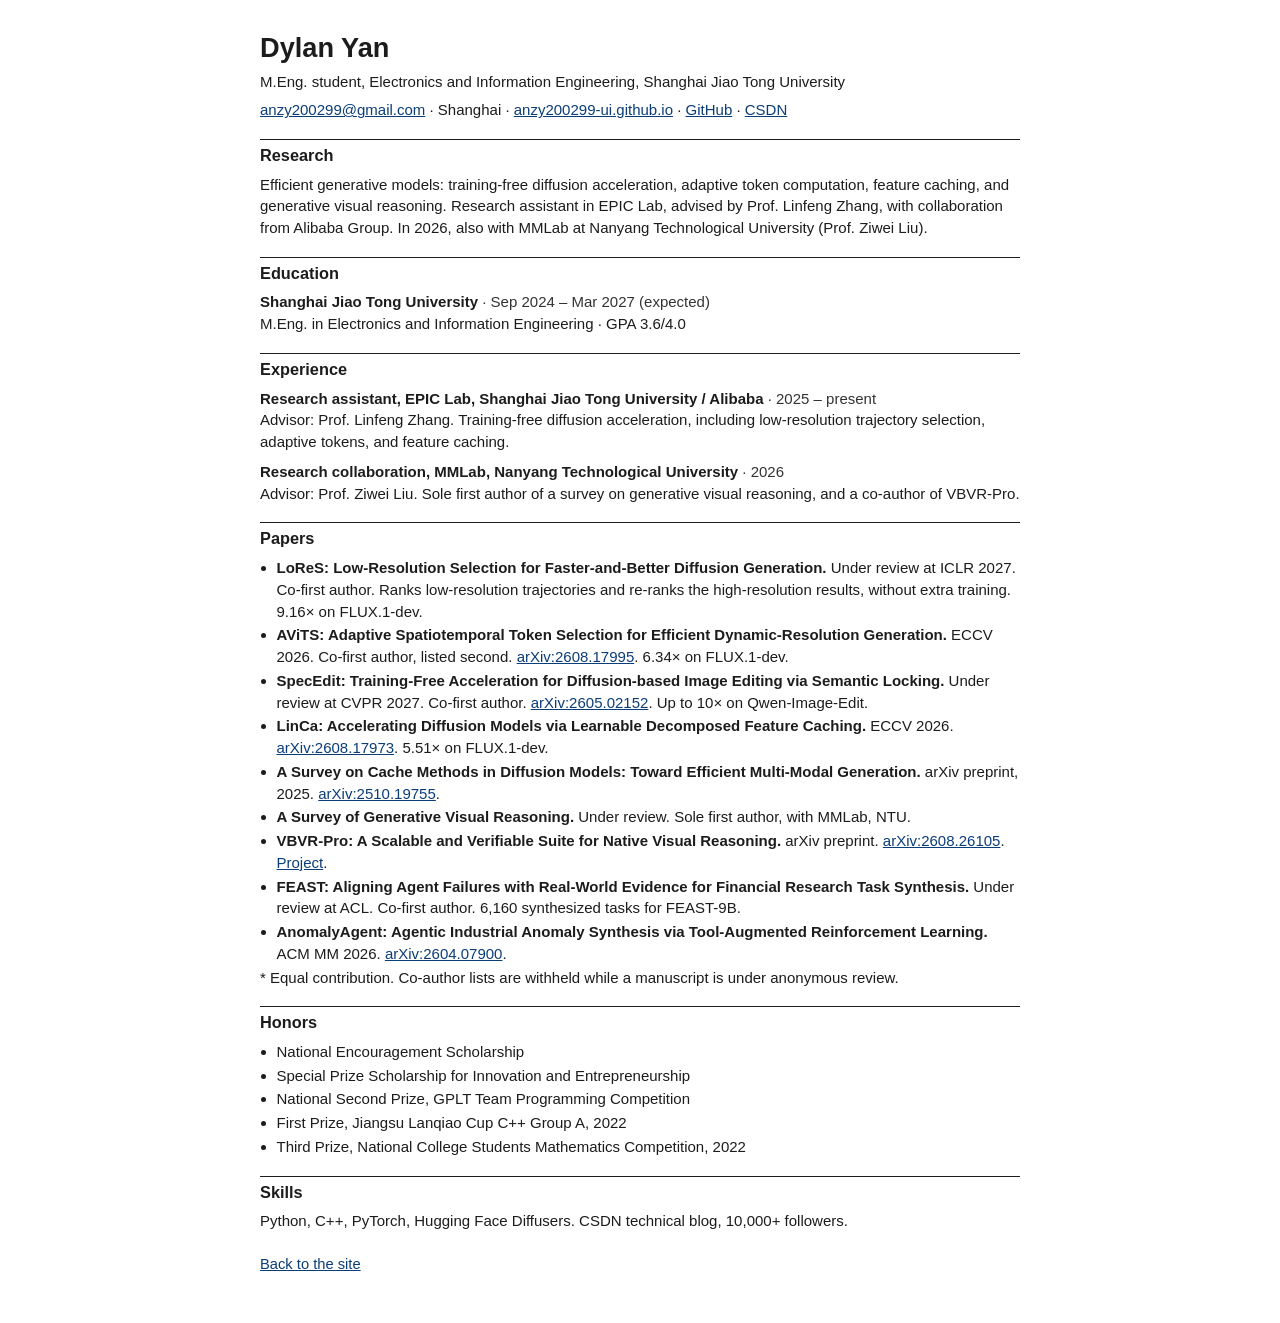
==== cv.html @ a0ac7ba3 "Add a direct link to a one-page CV." ====
<!DOCTYPE html>
<html lang="en">
<head>
  <meta charset="utf-8">
  <meta name="viewport" content="width=device-width, initial-scale=1">
  <title>Dylan Yan — CV</title>
  <meta name="description" content="Curriculum vitae of Dylan Yan, master’s student in Electronics and Information Engineering at Shanghai Jiao Tong University.">
  <style>
    :root { color-scheme: light; }
    * { box-sizing: border-box; }
    body {
      margin: 0;
      background: #fff;
      color: #1c1c1c;
      font-family: "Segoe UI", "PingFang SC", "Microsoft YaHei", sans-serif;
      font-size: 15px;
      line-height: 1.45;
    }
    main {
      width: min(760px, calc(100% - 32px));
      margin: 28px auto 48px;
    }
    h1 { margin: 0; font-size: 1.7rem; font-weight: 650; }
    h2 {
      margin: 18px 0 6px;
      padding-top: 4px;
      border-top: 1px solid #1c1c1c;
      font-size: 1.02rem;
      font-weight: 650;
    }
    p { margin: 0 0 6px; }
    a { color: #0b3d78; }
    .meta { margin-top: 6px; }
    .role { margin-top: 4px; }
    .item { margin: 0 0 8px; }
    .item b { font-weight: 650; }
    .where { color: #333; }
    ul { margin: 4px 0 0; padding-left: 1.1em; }
    li { margin: 2px 0; }
    .back { margin-top: 22px; font-size: 0.92rem; }
    @media print {
      main { width: auto; margin: 0; }
      a { color: inherit; text-decoration: none; }
      .back { display: none; }
    }
  </style>
</head>
<body>
  <main>
    <h1>Dylan Yan</h1>
    <p class="role">M.Eng. student, Electronics and Information Engineering, Shanghai Jiao Tong University</p>
    <p class="meta">
      <a href="mailto:anzy200299@gmail.com">anzy200299@gmail.com</a>
      · Shanghai
      · <a href="https://anzy200299-ui.github.io/">anzy200299-ui.github.io</a>
      · <a href="https://github.com/anzy200299-ui">GitHub</a>
      · <a href="https://blog.csdn.net/m0_52555753">CSDN</a>
    </p>

    <h2>Research</h2>
    <p>Efficient generative models: training-free diffusion acceleration, adaptive token computation, feature caching, and generative visual reasoning. Research assistant in EPIC Lab, advised by Prof. Linfeng Zhang, with collaboration from Alibaba Group. In 2026, also with MMLab at Nanyang Technological University (Prof. Ziwei Liu).</p>

    <h2>Education</h2>
    <p class="item"><b>Shanghai Jiao Tong University</b> <span class="where">· Sep 2024 – Mar 2027 (expected)</span><br>
    M.Eng. in Electronics and Information Engineering · GPA 3.6/4.0</p>

    <h2>Experience</h2>
    <p class="item"><b>Research assistant, EPIC Lab, Shanghai Jiao Tong University / Alibaba</b> <span class="where">· 2025 – present</span><br>
    Advisor: Prof. Linfeng Zhang. Training-free diffusion acceleration, including low-resolution trajectory selection, adaptive tokens, and feature caching.</p>
    <p class="item"><b>Research collaboration, MMLab, Nanyang Technological University</b> <span class="where">· 2026</span><br>
    Advisor: Prof. Ziwei Liu. Sole first author of a survey on generative visual reasoning, and a co-author of VBVR-Pro.</p>

    <h2>Papers</h2>
    <ul>
      <li><b>LoReS: Low-Resolution Selection for Faster-and-Better Diffusion Generation.</b> Under review at ICLR 2027. Co-first author. Ranks low-resolution trajectories and re-ranks the high-resolution results, without extra training. 9.16× on FLUX.1-dev.</li>
      <li><b>AViTS: Adaptive Spatiotemporal Token Selection for Efficient Dynamic-Resolution Generation.</b> ECCV 2026. Co-first author, listed second. <a href="https://arxiv.org/abs/2608.17995">arXiv:2608.17995</a>. 6.34× on FLUX.1-dev.</li>
      <li><b>SpecEdit: Training-Free Acceleration for Diffusion-based Image Editing via Semantic Locking.</b> Under review at CVPR 2027. Co-first author. <a href="https://arxiv.org/abs/2605.02152">arXiv:2605.02152</a>. Up to 10× on Qwen-Image-Edit.</li>
      <li><b>LinCa: Accelerating Diffusion Models via Learnable Decomposed Feature Caching.</b> ECCV 2026. <a href="https://arxiv.org/abs/2608.17973">arXiv:2608.17973</a>. 5.51× on FLUX.1-dev.</li>
      <li><b>A Survey on Cache Methods in Diffusion Models: Toward Efficient Multi-Modal Generation.</b> arXiv preprint, 2025. <a href="https://arxiv.org/abs/2510.19755">arXiv:2510.19755</a>.</li>
      <li><b>A Survey of Generative Visual Reasoning.</b> Under review. Sole first author, with MMLab, NTU.</li>
      <li><b>VBVR-Pro: A Scalable and Verifiable Suite for Native Visual Reasoning.</b> arXiv preprint. <a href="https://arxiv.org/abs/2608.26105">arXiv:2608.26105</a>. <a href="https://video-reason.com/">Project</a>.</li>
      <li><b>FEAST: Aligning Agent Failures with Real-World Evidence for Financial Research Task Synthesis.</b> Under review at ACL. Co-first author. 6,160 synthesized tasks for FEAST-9B.</li>
      <li><b>AnomalyAgent: Agentic Industrial Anomaly Synthesis via Tool-Augmented Reinforcement Learning.</b> ACM MM 2026. <a href="https://arxiv.org/abs/2604.07900">arXiv:2604.07900</a>.</li>
    </ul>
    <p>* Equal contribution. Co-author lists are withheld while a manuscript is under anonymous review.</p>

    <h2>Honors</h2>
    <ul>
      <li>National Encouragement Scholarship</li>
      <li>Special Prize Scholarship for Innovation and Entrepreneurship</li>
      <li>National Second Prize, GPLT Team Programming Competition</li>
      <li>First Prize, Jiangsu Lanqiao Cup C++ Group A, 2022</li>
      <li>Third Prize, National College Students Mathematics Competition, 2022</li>
    </ul>

    <h2>Skills</h2>
    <p>Python, C++, PyTorch, Hugging Face Diffusers. CSDN technical blog, 10,000+ followers.</p>

    <p class="back"><a href="./">Back to the site</a></p>
  </main>
</body>
</html>
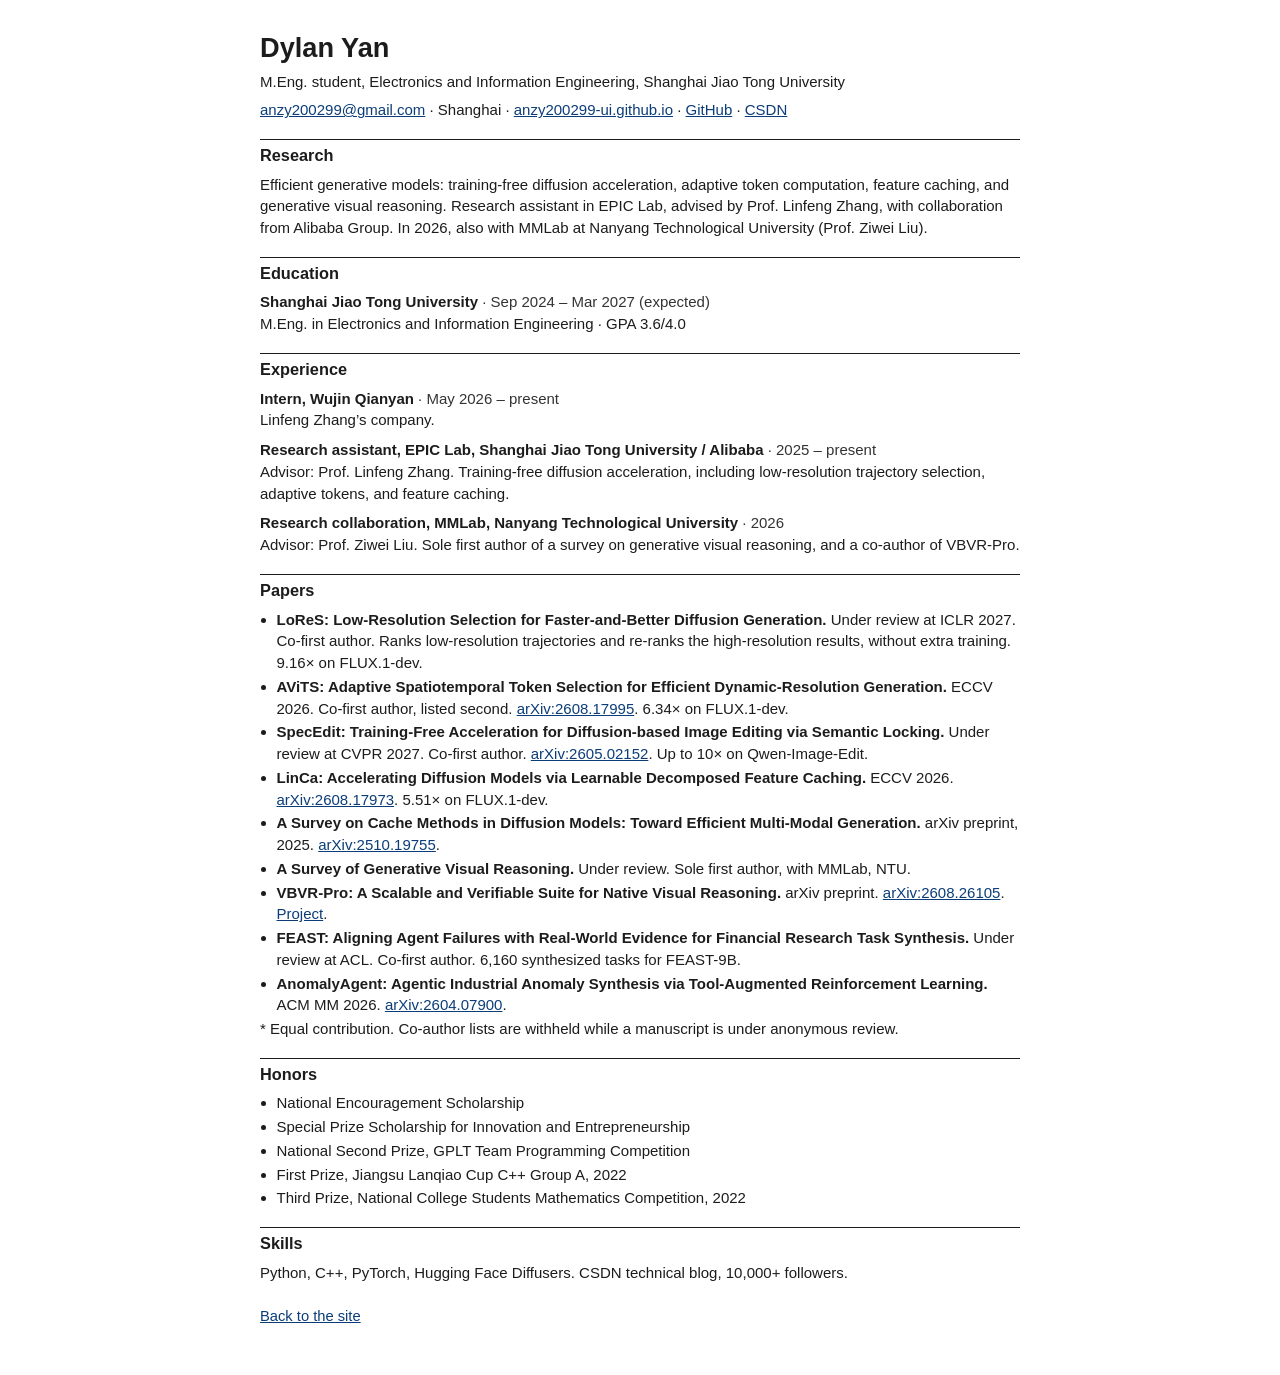
==== commit 3654fcca: "Add internship starting May 2026 to CV and homepage" ====
--- a/cv.html
+++ b/cv.html
@@ -65,6 +65,8 @@
     M.Eng. in Electronics and Information Engineering · GPA 3.6/4.0</p>
 
     <h2>Experience</h2>
+    <p class="item"><b>Intern, Wujin Qianyan</b> <span class="where">· May 2026 – present</span><br>
+    Linfeng Zhang’s company.</p>
     <p class="item"><b>Research assistant, EPIC Lab, Shanghai Jiao Tong University / Alibaba</b> <span class="where">· 2025 – present</span><br>
     Advisor: Prof. Linfeng Zhang. Training-free diffusion acceleration, including low-resolution trajectory selection, adaptive tokens, and feature caching.</p>
     <p class="item"><b>Research collaboration, MMLab, Nanyang Technological University</b> <span class="where">· 2026</span><br>
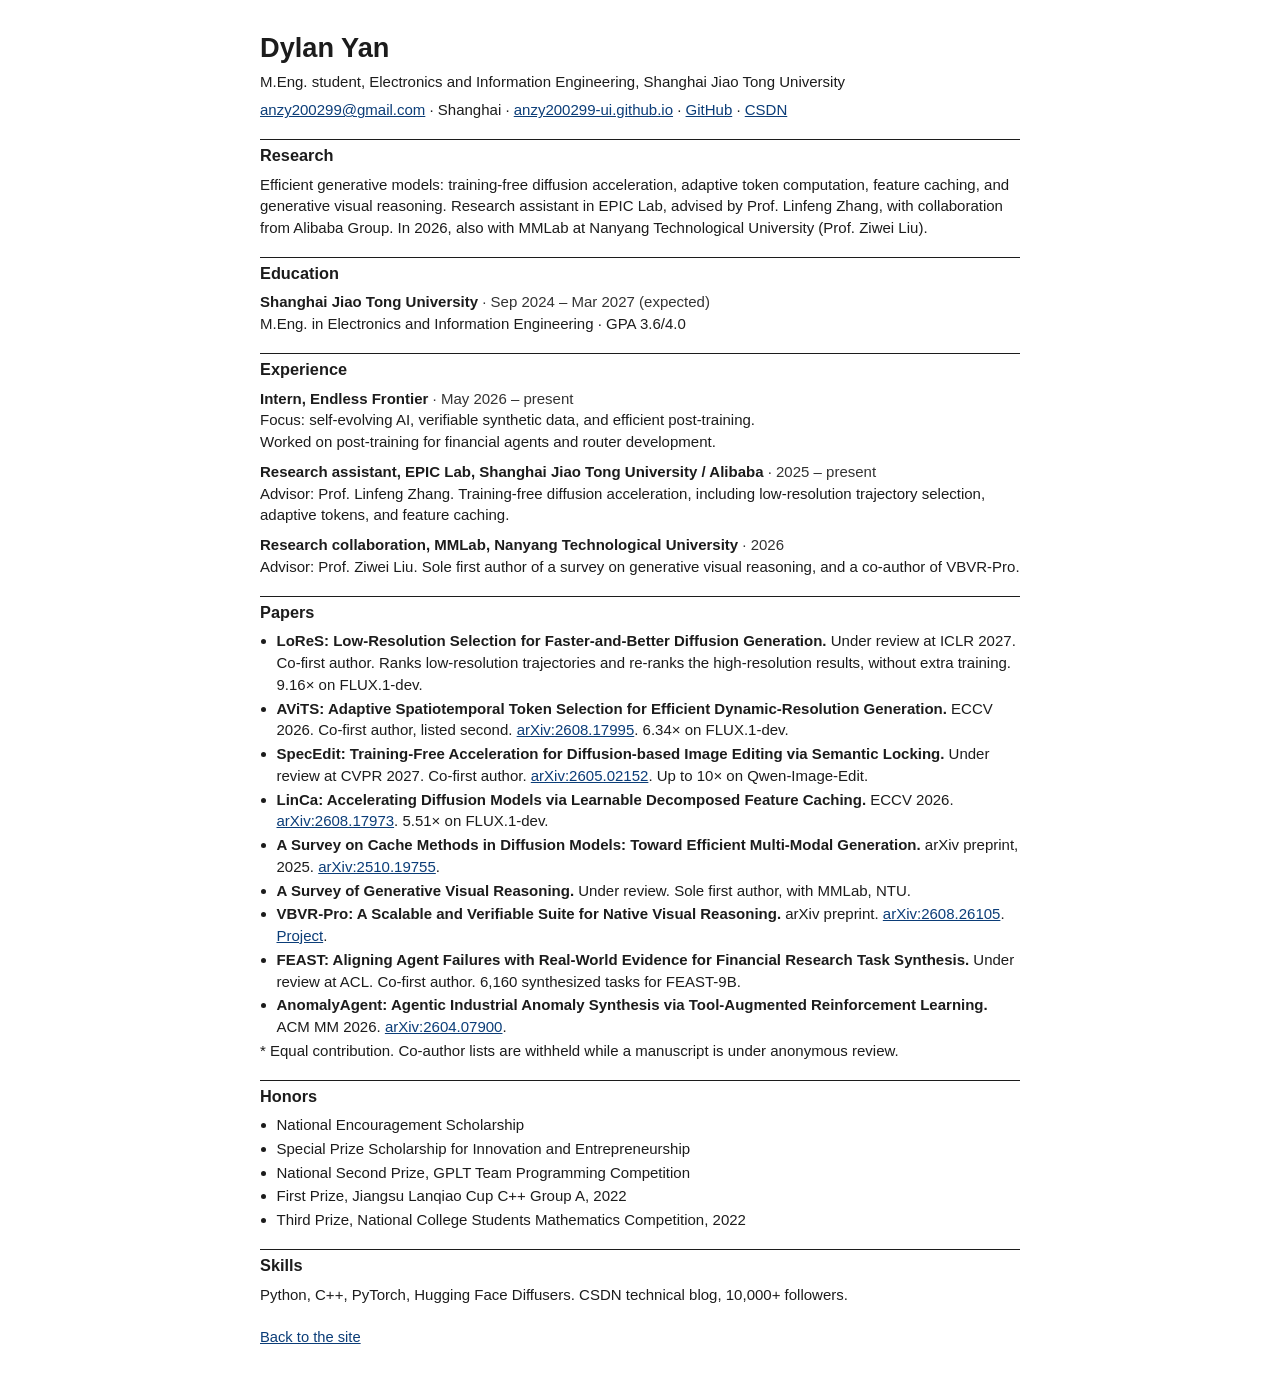
==== commit 93830ddd: "Clarify company focus and financial agent internship work" ====
--- a/cv.html
+++ b/cv.html
@@ -65,8 +65,8 @@
     M.Eng. in Electronics and Information Engineering · GPA 3.6/4.0</p>
 
     <h2>Experience</h2>
-    <p class="item"><b>Intern, Wujin Qianyan</b> <span class="where">· May 2026 – present</span><br>
-    Linfeng Zhang’s company.</p>
+    <p class="item"><b>Intern, Endless Frontier</b> <span class="where">· May 2026 – present</span><br>
+    Focus: self-evolving AI, verifiable synthetic data, and efficient post-training.<br>Worked on post-training for financial agents and router development.</p>
     <p class="item"><b>Research assistant, EPIC Lab, Shanghai Jiao Tong University / Alibaba</b> <span class="where">· 2025 – present</span><br>
     Advisor: Prof. Linfeng Zhang. Training-free diffusion acceleration, including low-resolution trajectory selection, adaptive tokens, and feature caching.</p>
     <p class="item"><b>Research collaboration, MMLab, Nanyang Technological University</b> <span class="where">· 2026</span><br>
